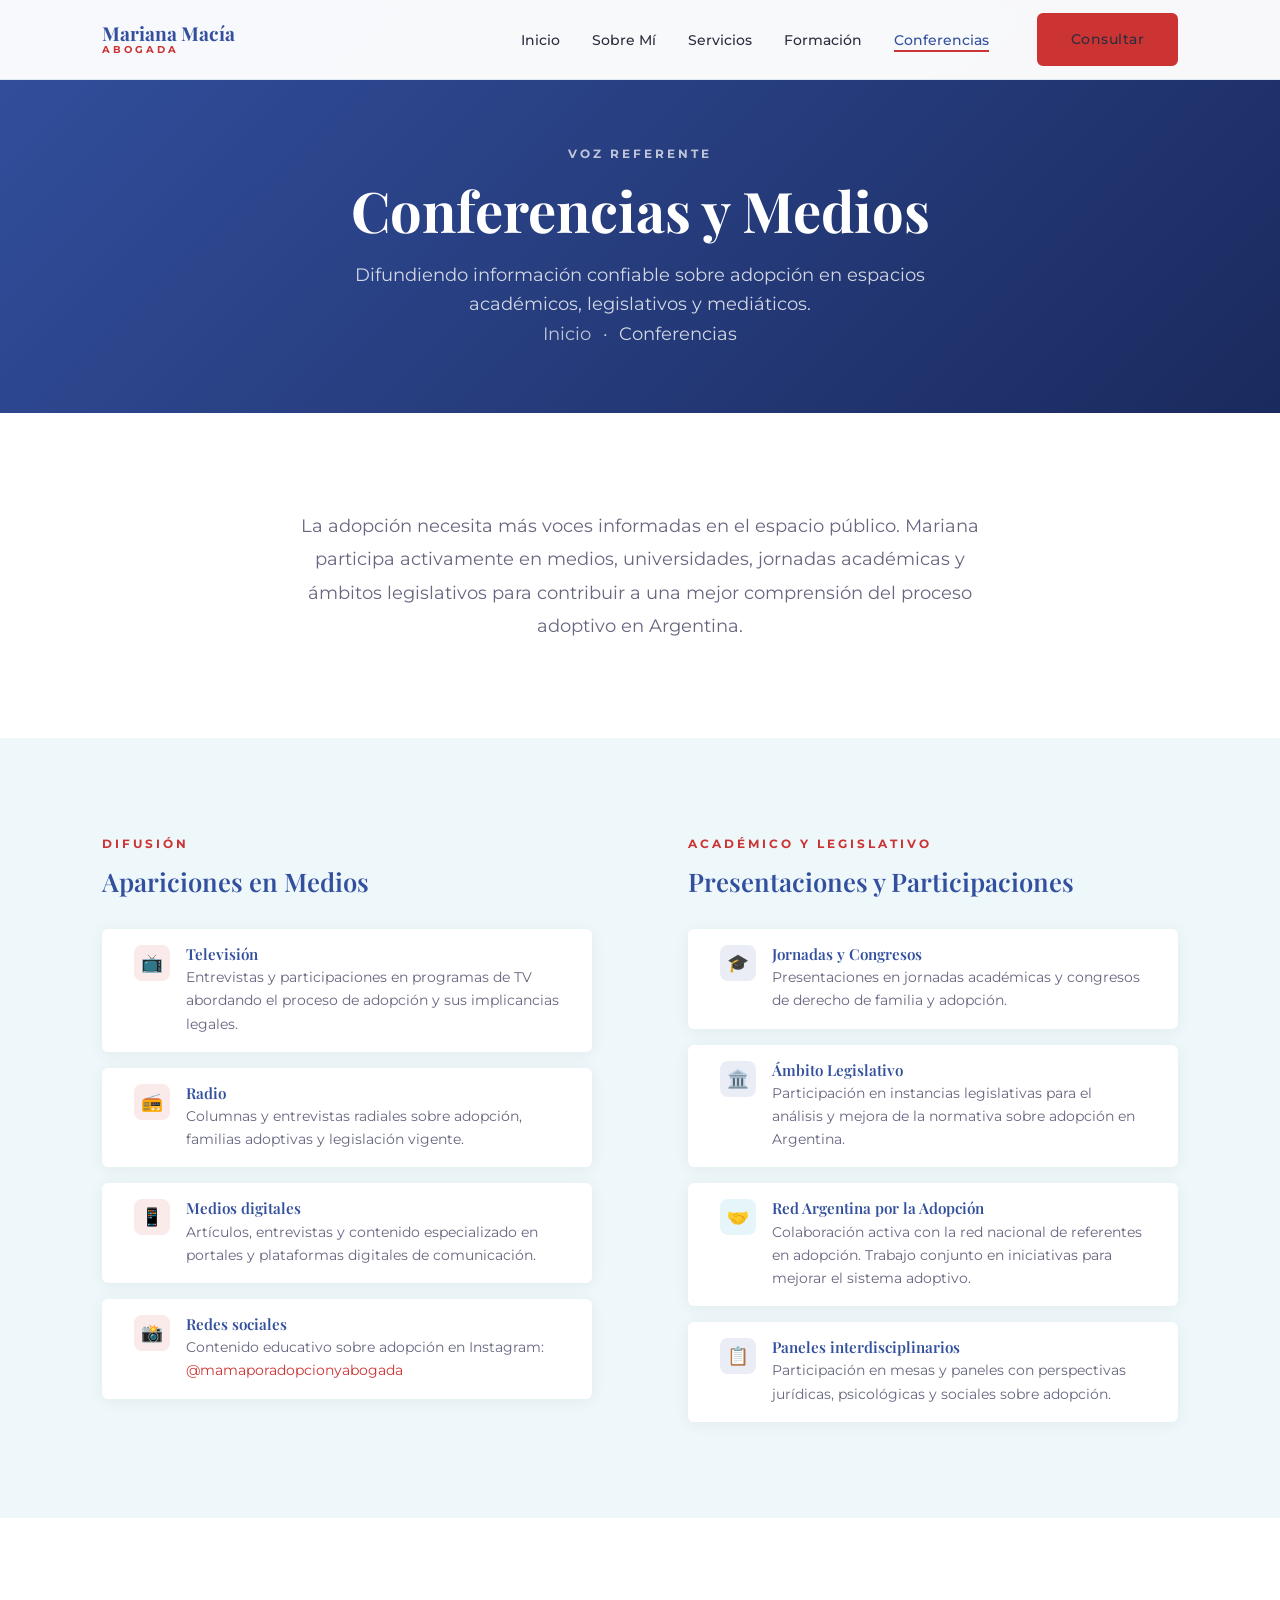
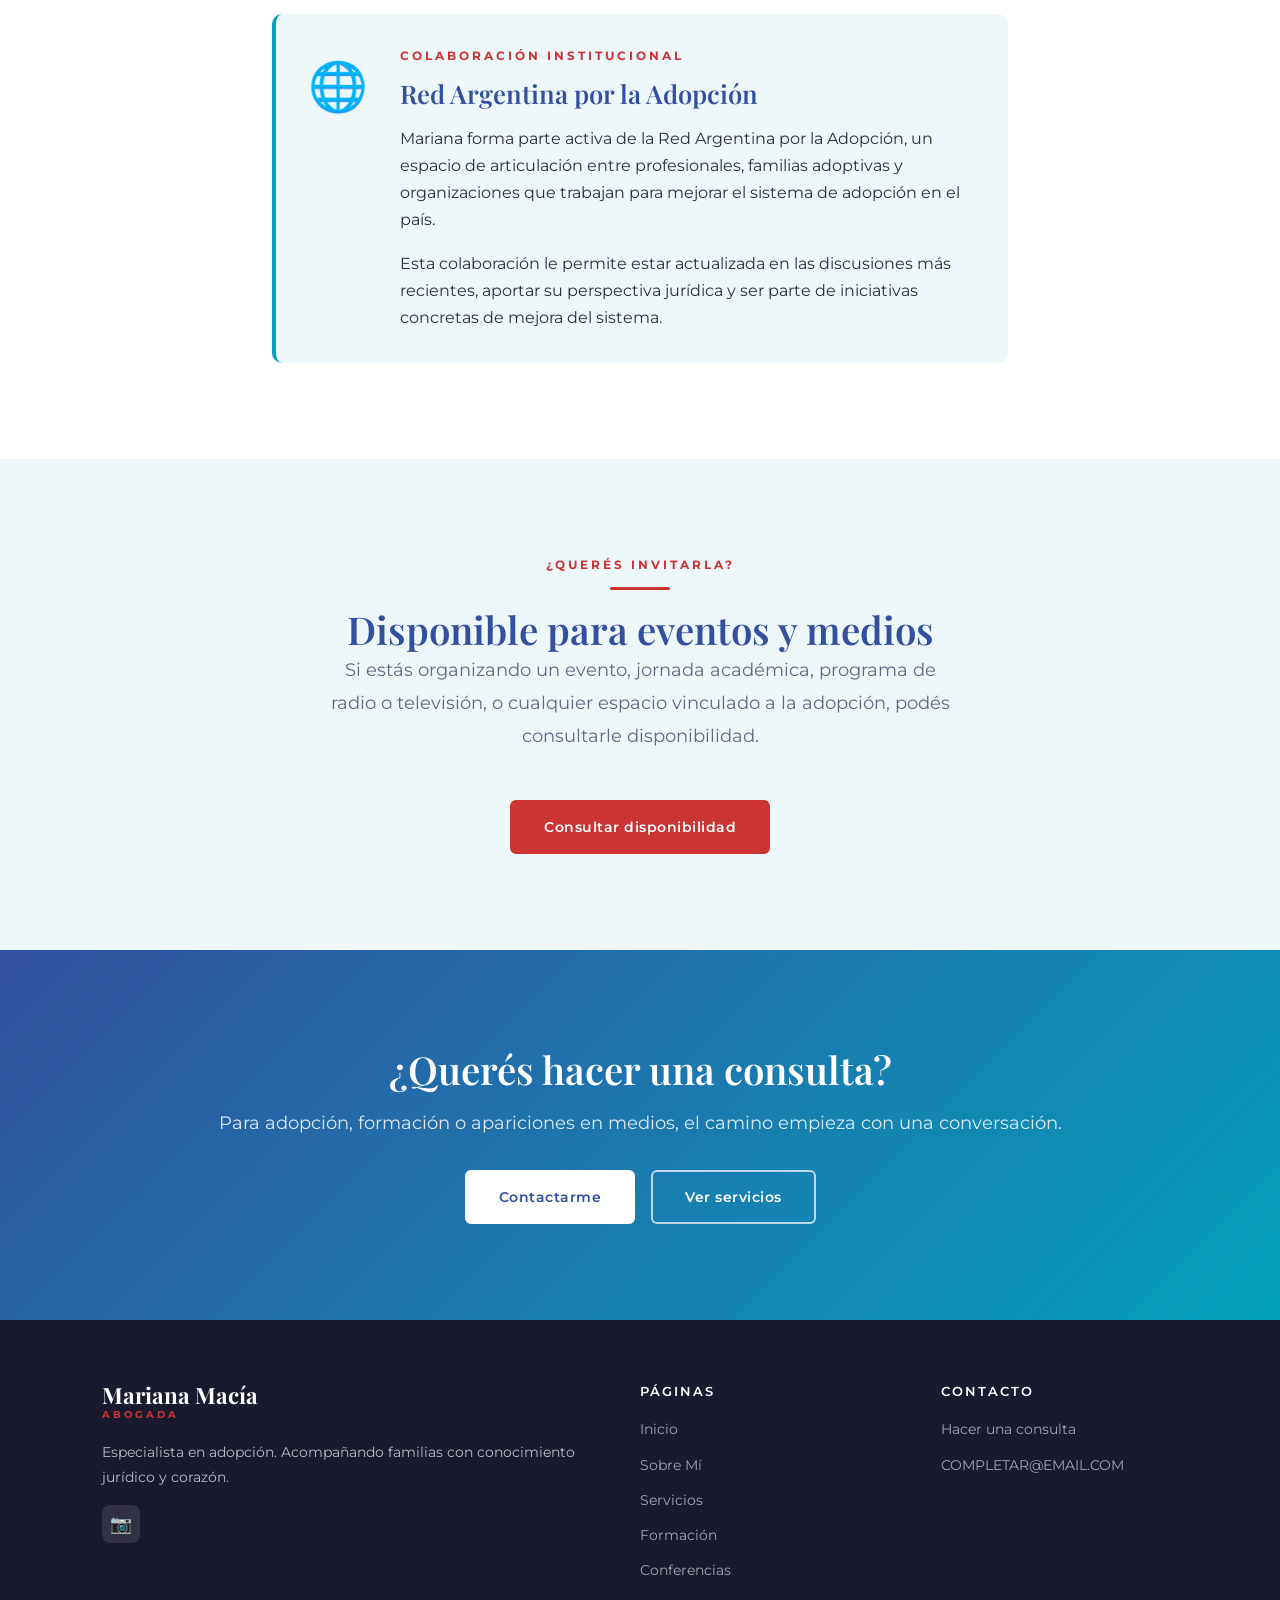
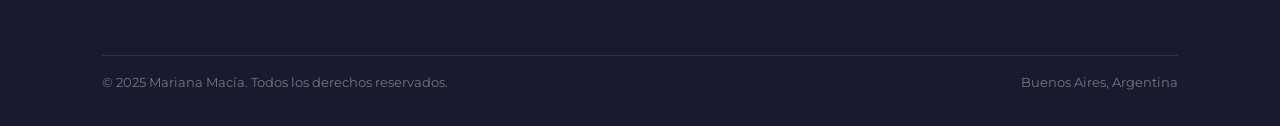
==== conferencias.html @ db6bccbd "Initial commit — sitio Mariana Macía" ====
<!DOCTYPE html>
<html lang="es">
<head>
  <meta charset="UTF-8" />
  <meta name="viewport" content="width=device-width, initial-scale=1.0" />
  <title>Conferencias y Medios — Mariana Macía Abogada</title>
  <meta name="description" content="Apariciones en medios, presentaciones académicas, participación legislativa y colaboración con la Red Argentina por la Adopción." />
  <link rel="stylesheet" href="styles.css" />
</head>
<body>

  <!-- ==================== NAVEGACIÓN ==================== -->
  <nav class="nav" id="nav">
    <div class="nav-inner">
      <a href="index.html" class="nav-logo" aria-label="Inicio">
        <img src="https://lh3.googleusercontent.com/d/1AbhN9QsWiSOcl-c3zZY89r1Jz-AjxQli"
             alt="Mariana Macía Abogada"
             onerror="this.style.display='none'; this.nextElementSibling.style.display='flex';" />
        <div class="nav-logo-text" style="display:none;">
          <span class="name">Mariana Macía</span>
          <span class="title">Abogada</span>
        </div>
      </a>
      <button class="nav-toggle" id="navToggle" aria-label="Menú">
        <span></span><span></span><span></span>
      </button>
      <ul class="nav-links" id="navLinks">
        <li><a href="index.html">Inicio</a></li>
        <li><a href="sobre-mi.html">Sobre Mí</a></li>
        <li><a href="servicios.html">Servicios</a></li>
        <li><a href="formacion.html">Formación</a></li>
        <li><a href="conferencias.html" class="active">Conferencias</a></li>
        <li class="nav-cta"><a href="contacto.html" class="btn btn-primary">Consultar</a></li>
      </ul>
    </div>
  </nav>

  <!-- ==================== PAGE HERO ==================== -->
  <section class="page-hero">
    <div class="container">
      <span class="section-label" style="color:rgba(255,255,255,0.7)">Voz referente</span>
      <h1>Conferencias y Medios</h1>
      <p>Difundiendo información confiable sobre adopción en espacios académicos, legislativos y mediáticos.</p>
      <p class="breadcrumb"><a href="index.html">Inicio</a> <span>·</span> Conferencias</p>
    </div>
  </section>

  <!-- ==================== INTRO ==================== -->
  <section class="section">
    <div class="container" style="max-width: 760px; text-align: center;">
      <p class="lead">La adopción necesita más voces informadas en el espacio público. Mariana participa activamente en medios, universidades, jornadas académicas y ámbitos legislativos para contribuir a una mejor comprensión del proceso adoptivo en Argentina.</p>
    </div>
  </section>

  <!-- ==================== PARTICIPACIONES ==================== -->
  <section class="section section-light">
    <div class="container">
      <div style="display: grid; grid-template-columns: 1fr 1fr; gap: var(--spacing-xl);">

        <!-- MEDIOS -->
        <div>
          <span class="section-label">Difusión</span>
          <h3 style="margin-bottom: var(--spacing-md);">Apariciones en Medios</h3>

          <div class="conference-list">
            <div class="conference-item">
              <div class="conference-type conference-type-media">📺</div>
              <div class="conference-info">
                <h4>Televisión</h4>
                <p>Entrevistas y participaciones en programas de TV abordando el proceso de adopción y sus implicancias legales.</p>
              </div>
            </div>

            <div class="conference-item">
              <div class="conference-type conference-type-media">📻</div>
              <div class="conference-info">
                <h4>Radio</h4>
                <p>Columnas y entrevistas radiales sobre adopción, familias adoptivas y legislación vigente.</p>
              </div>
            </div>

            <div class="conference-item">
              <div class="conference-type conference-type-media">📱</div>
              <div class="conference-info">
                <h4>Medios digitales</h4>
                <p>Artículos, entrevistas y contenido especializado en portales y plataformas digitales de comunicación.</p>
              </div>
            </div>

            <div class="conference-item">
              <div class="conference-type conference-type-media">📸</div>
              <div class="conference-info">
                <h4>Redes sociales</h4>
                <p>Contenido educativo sobre adopción en Instagram: <a href="https://www.instagram.com/mamaporadopcionyabogada/" target="_blank" rel="noopener" style="color: var(--color-accent);">@mamaporadopcionyabogada</a></p>
              </div>
            </div>
          </div>
        </div>

        <!-- ACADÉMICO -->
        <div>
          <span class="section-label">Académico y legislativo</span>
          <h3 style="margin-bottom: var(--spacing-md);">Presentaciones y Participaciones</h3>

          <div class="conference-list">
            <div class="conference-item">
              <div class="conference-type conference-type-academic">🎓</div>
              <div class="conference-info">
                <h4>Jornadas y Congresos</h4>
                <p>Presentaciones en jornadas académicas y congresos de derecho de familia y adopción.</p>
              </div>
            </div>

            <div class="conference-item">
              <div class="conference-type conference-type-academic">🏛️</div>
              <div class="conference-info">
                <h4>Ámbito Legislativo</h4>
                <p>Participación en instancias legislativas para el análisis y mejora de la normativa sobre adopción en Argentina.</p>
              </div>
            </div>

            <div class="conference-item">
              <div class="conference-type conference-type-law">🤝</div>
              <div class="conference-info">
                <h4>Red Argentina por la Adopción</h4>
                <p>Colaboración activa con la red nacional de referentes en adopción. Trabajo conjunto en iniciativas para mejorar el sistema adoptivo.</p>
              </div>
            </div>

            <div class="conference-item">
              <div class="conference-type conference-type-academic">📋</div>
              <div class="conference-info">
                <h4>Paneles interdisciplinarios</h4>
                <p>Participación en mesas y paneles con perspectivas jurídicas, psicológicas y sociales sobre adopción.</p>
              </div>
            </div>
          </div>
        </div>

      </div>
    </div>
  </section>

  <!-- ==================== RED ARGENTINA ==================== -->
  <section class="section">
    <div class="container" style="max-width: 800px;">
      <div style="background: var(--color-light-bg); border-radius: var(--border-radius); padding: var(--spacing-md); border-left: 4px solid var(--color-secondary); display: flex; gap: var(--spacing-md); align-items: flex-start;">
        <div style="font-size: 3rem; flex-shrink: 0;">🌐</div>
        <div>
          <span class="section-label">Colaboración institucional</span>
          <h3 style="margin-bottom: var(--spacing-sm);">Red Argentina por la Adopción</h3>
          <p>Mariana forma parte activa de la Red Argentina por la Adopción, un espacio de articulación entre profesionales, familias adoptivas y organizaciones que trabajan para mejorar el sistema de adopción en el país.</p>
          <p style="margin: 0;">Esta colaboración le permite estar actualizada en las discusiones más recientes, aportar su perspectiva jurídica y ser parte de iniciativas concretas de mejora del sistema.</p>
        </div>
      </div>
    </div>
  </section>

  <!-- ==================== INVITACIONES ==================== -->
  <section class="section section-light">
    <div class="container" style="max-width: 700px; text-align: center;">
      <span class="section-label">¿Querés invitarla?</span>
      <div class="section-divider"></div>
      <h2>Disponible para eventos y medios</h2>
      <p class="lead">Si estás organizando un evento, jornada académica, programa de radio o televisión, o cualquier espacio vinculado a la adopción, podés consultarle disponibilidad.</p>
      <a href="contacto.html?servicio=conferencias" class="btn btn-primary mt-md">Consultar disponibilidad</a>
    </div>
  </section>

  <!-- ==================== CTA ==================== -->
  <section class="cta-banner">
    <div class="container">
      <h2>¿Querés hacer una consulta?</h2>
      <p>Para adopción, formación o apariciones en medios, el camino empieza con una conversación.</p>
      <div class="cta-actions">
        <a href="contacto.html" class="btn btn-white">Contactarme</a>
        <a href="servicios.html" class="btn btn-outline-white">Ver servicios</a>
      </div>
    </div>
  </section>

  <!-- ==================== FOOTER ==================== -->
  <footer class="footer">
    <div class="container">
      <div class="footer-grid">
        <div class="footer-brand">
          <div class="footer-logo-text">
            <span class="name">Mariana Macía</span>
            <span class="title">Abogada</span>
          </div>
          <p>Especialista en adopción. Acompañando familias con conocimiento jurídico y corazón.</p>
          <div class="footer-social">
            <a href="https://www.instagram.com/mamaporadopcionyabogada/" target="_blank" rel="noopener" aria-label="Instagram">📷</a>
          </div>
        </div>
        <div class="footer-col">
          <h4>Páginas</h4>
          <ul>
            <li><a href="index.html">Inicio</a></li>
            <li><a href="sobre-mi.html">Sobre Mí</a></li>
            <li><a href="servicios.html">Servicios</a></li>
            <li><a href="formacion.html">Formación</a></li>
            <li><a href="conferencias.html">Conferencias</a></li>
          </ul>
        </div>
        <div class="footer-col">
          <h4>Contacto</h4>
          <ul>
            <li><a href="contacto.html">Hacer una consulta</a></li>
            <li><a href="mailto:COMPLETAR@EMAIL.COM">COMPLETAR@EMAIL.COM</a></li>
          </ul>
        </div>
      </div>
      <div class="footer-bottom">
        <span>© 2025 Mariana Macía. Todos los derechos reservados.</span>
        <span>Buenos Aires, Argentina</span>
      </div>
    </div>
  </footer>

  <script>
    const nav = document.getElementById('nav');
    window.addEventListener('scroll', () => { nav.classList.toggle('scrolled', window.scrollY > 20); });
    const toggle = document.getElementById('navToggle');
    const links  = document.getElementById('navLinks');
    toggle.addEventListener('click', () => { toggle.classList.toggle('open'); links.classList.toggle('open'); });
    links.querySelectorAll('a').forEach(a => a.addEventListener('click', () => { toggle.classList.remove('open'); links.classList.remove('open'); }));
  </script>
</body>
</html>
---- styles.css ----
/* ============================================================
   MARIANA MACÍA — ABOGADA
   Estilos globales del sitio web
   ============================================================ */

@import url('https://fonts.googleapis.com/css2?family=Playfair+Display:ital,wght@0,400;0,500;0,600;0,700;1,400;1,600&family=Montserrat:wght@300;400;500;600;700&display=swap');

/* ============================================================
   CSS VARIABLES — BRAND TOKENS
   ============================================================ */
:root {
  /* Paleta oficial de Mariana Macía */
  --color-primary:    #33509E;  /* Azul chino — principal */
  --color-accent:     #CC3333;  /* Lust — rojo, botones, acentos */
  --color-secondary:  #04A0BE;  /* Azul-Verde / turquesa */
  --color-light:      #8ACFDD;  /* Azul cielo */
  --color-light-bg:   #EEF7FA;  /* Fondo celeste suave */
  --color-dark:       #1a1a2e;  /* Fondo oscuro */
  --color-text:       #2d2d3e;  /* Texto principal */
  --color-text-light: #666680;  /* Texto secundario */
  --color-white:      #ffffff;
  --color-border:     #DDE8F0;

  /* Tipografías */
  --font-display: 'Playfair Display', Georgia, serif;
  --font-body:    'Montserrat', Arial, sans-serif;

  /* Espaciado */
  --spacing-xs:  0.5rem;
  --spacing-sm:  1rem;
  --spacing-md:  2rem;
  --spacing-lg:  4rem;
  --spacing-xl:  6rem;

  /* Layout */
  --max-width: 1140px;
  --nav-height: 80px;
  --border-radius: 10px;
  --border-radius-sm: 6px;

  /* Sombras */
  --shadow:       0 4px 20px rgba(51, 80, 158, 0.08);
  --shadow-hover: 0 10px 40px rgba(51, 80, 158, 0.18);
  --shadow-card:  0 2px 16px rgba(0, 0, 0, 0.06);

  --transition: all 0.3s ease;
}

/* ============================================================
   RESET & BASE
   ============================================================ */
*, *::before, *::after { box-sizing: border-box; margin: 0; padding: 0; }

html { scroll-behavior: smooth; font-size: 16px; }

body {
  font-family: var(--font-body);
  color: var(--color-text);
  background: var(--color-white);
  line-height: 1.7;
  -webkit-font-smoothing: antialiased;
}

img { max-width: 100%; height: auto; display: block; }
a  { text-decoration: none; color: inherit; }
ul { list-style: none; }

.container {
  max-width: var(--max-width);
  margin: 0 auto;
  padding: 0 var(--spacing-md);
}

/* ============================================================
   TIPOGRAFÍA
   ============================================================ */
h1, h2, h3, h4, h5 {
  font-family: var(--font-display);
  line-height: 1.2;
  color: var(--color-primary);
}

h1 { font-size: clamp(2rem, 5vw, 3.5rem); font-weight: 700; }
h2 { font-size: clamp(1.6rem, 3.5vw, 2.4rem); font-weight: 600; }
h3 { font-size: clamp(1.2rem, 2.5vw, 1.6rem); font-weight: 600; }
h4 { font-size: 1.1rem; font-weight: 600; }

p { margin-bottom: 1rem; }
p:last-child { margin-bottom: 0; }

.lead {
  font-size: 1.15rem;
  color: var(--color-text-light);
  line-height: 1.8;
}

.section-label {
  font-family: var(--font-body);
  font-size: 0.75rem;
  font-weight: 700;
  letter-spacing: 3px;
  text-transform: uppercase;
  color: var(--color-accent);
  display: block;
  margin-bottom: 0.75rem;
}

/* ============================================================
   BOTONES
   ============================================================ */
.btn {
  display: inline-block;
  padding: 0.8rem 2rem;
  border-radius: var(--border-radius-sm);
  font-family: var(--font-body);
  font-size: 0.9rem;
  font-weight: 600;
  letter-spacing: 0.5px;
  cursor: pointer;
  border: 2px solid transparent;
  transition: var(--transition);
  text-align: center;
}

.btn-primary {
  background: var(--color-accent);
  color: var(--color-white);
  border-color: var(--color-accent);
}
.btn-primary:hover {
  background: var(--color-primary);
  border-color: var(--color-primary);
  transform: translateY(-2px);
  box-shadow: var(--shadow-hover);
}

.btn-outline {
  background: transparent;
  color: var(--color-primary);
  border-color: var(--color-primary);
}
.btn-outline:hover {
  background: var(--color-primary);
  color: var(--color-white);
  transform: translateY(-2px);
}

.btn-white {
  background: var(--color-white);
  color: var(--color-primary);
  border-color: var(--color-white);
}
.btn-white:hover {
  background: transparent;
  color: var(--color-white);
  transform: translateY(-2px);
}

.btn-outline-white {
  background: transparent;
  color: var(--color-white);
  border-color: rgba(255,255,255,0.7);
}
.btn-outline-white:hover {
  background: var(--color-white);
  color: var(--color-primary);
}

/* ============================================================
   NAVEGACIÓN
   ============================================================ */
.nav {
  position: fixed;
  top: 0;
  left: 0;
  right: 0;
  height: var(--nav-height);
  background: rgba(255,255,255,0.97);
  backdrop-filter: blur(10px);
  border-bottom: 1px solid var(--color-border);
  z-index: 1000;
  transition: var(--transition);
}

.nav.scrolled {
  box-shadow: 0 2px 20px rgba(51, 80, 158, 0.12);
}

.nav-inner {
  display: flex;
  align-items: center;
  justify-content: space-between;
  height: 100%;
  max-width: var(--max-width);
  margin: 0 auto;
  padding: 0 var(--spacing-md);
}

.nav-logo img {
  height: 48px;
  width: auto;
}

.nav-logo-text {
  display: flex;
  flex-direction: column;
  line-height: 1.1;
}

.nav-logo-text .name {
  font-family: var(--font-display);
  font-size: 1.2rem;
  font-weight: 700;
  color: var(--color-primary);
}

.nav-logo-text .title {
  font-family: var(--font-body);
  font-size: 0.65rem;
  font-weight: 700;
  letter-spacing: 3px;
  text-transform: uppercase;
  color: var(--color-accent);
}

.nav-links {
  display: flex;
  align-items: center;
  gap: var(--spacing-md);
}

.nav-links a {
  font-size: 0.85rem;
  font-weight: 500;
  color: var(--color-text);
  transition: var(--transition);
  position: relative;
}

.nav-links a::after {
  content: '';
  position: absolute;
  bottom: -4px;
  left: 0;
  width: 0;
  height: 2px;
  background: var(--color-accent);
  transition: var(--transition);
}

.nav-links a:hover,
.nav-links a.active {
  color: var(--color-primary);
}

.nav-links a:hover::after,
.nav-links a.active::after {
  width: 100%;
}

.nav-cta {
  margin-left: var(--spacing-sm);
}

/* Hamburger */
.nav-toggle {
  display: none;
  flex-direction: column;
  gap: 5px;
  cursor: pointer;
  padding: 8px;
  background: none;
  border: none;
}

.nav-toggle span {
  display: block;
  width: 24px;
  height: 2px;
  background: var(--color-primary);
  border-radius: 2px;
  transition: var(--transition);
}

.nav-toggle.open span:nth-child(1) { transform: translateY(7px) rotate(45deg); }
.nav-toggle.open span:nth-child(2) { opacity: 0; }
.nav-toggle.open span:nth-child(3) { transform: translateY(-7px) rotate(-45deg); }

/* Mobile nav */
@media (max-width: 900px) {
  .nav-toggle { display: flex; }

  .nav-links {
    display: none;
    position: absolute;
    top: var(--nav-height);
    left: 0;
    right: 0;
    background: var(--color-white);
    flex-direction: column;
    align-items: flex-start;
    gap: 0;
    border-bottom: 2px solid var(--color-border);
    box-shadow: 0 10px 30px rgba(0,0,0,0.1);
    padding: var(--spacing-sm) 0;
  }

  .nav-links.open { display: flex; }

  .nav-links a {
    padding: 0.75rem var(--spacing-md);
    width: 100%;
    font-size: 0.95rem;
  }

  .nav-links a::after { display: none; }

  .nav-cta {
    margin: var(--spacing-sm) var(--spacing-md);
    width: calc(100% - 4rem);
  }

  .nav-cta .btn { width: 100%; text-align: center; }
}

/* ============================================================
   HERO
   ============================================================ */
.hero {
  min-height: 100vh;
  padding-top: var(--nav-height);
  display: flex;
  align-items: center;
  position: relative;
  overflow: hidden;
}

.hero-bg {
  position: absolute;
  inset: 0;
  background: linear-gradient(135deg, #1a2a5e 0%, #33509E 50%, #04A0BE 100%);
  z-index: 0;
}

.hero-bg::after {
  content: '';
  position: absolute;
  inset: 0;
  background: url("data:image/svg+xml,%3Csvg width='60' height='60' viewBox='0 0 60 60' xmlns='http://www.w3.org/2000/svg'%3E%3Cg fill='none' fill-rule='evenodd'%3E%3Cg fill='%23ffffff' fill-opacity='0.03'%3E%3Ccircle cx='30' cy='30' r='20'/%3E%3C/g%3E%3C/g%3E%3C/svg%3E");
  z-index: 0;
}

.hero-inner {
  position: relative;
  z-index: 1;
  max-width: var(--max-width);
  margin: 0 auto;
  padding: var(--spacing-xl) var(--spacing-md);
  display: grid;
  grid-template-columns: 1fr 1fr;
  gap: var(--spacing-xl);
  align-items: center;
}

.hero-text { color: var(--color-white); }

.hero-text .section-label { color: rgba(255,255,255,0.8); }

.hero-text h1 {
  color: var(--color-white);
  margin-bottom: var(--spacing-md);
  text-shadow: 0 2px 10px rgba(0,0,0,0.2);
}

.hero-text p {
  font-size: 1.1rem;
  color: rgba(255,255,255,0.85);
  line-height: 1.8;
  margin-bottom: var(--spacing-md);
}

.hero-actions {
  display: flex;
  gap: var(--spacing-sm);
  flex-wrap: wrap;
}

.hero-photo {
  position: relative;
}

.hero-photo-frame {
  position: relative;
  border-radius: var(--border-radius);
  overflow: hidden;
  box-shadow: 0 20px 60px rgba(0,0,0,0.3);
}

.hero-photo-frame img {
  width: 100%;
  height: 520px;
  object-fit: cover;
  object-position: top center;
}

.hero-photo-badge {
  position: absolute;
  bottom: -var(--spacing-sm);
  left: -var(--spacing-sm);
  background: var(--color-accent);
  color: white;
  padding: 1rem 1.5rem;
  border-radius: var(--border-radius-sm);
  box-shadow: var(--shadow);
}

.hero-photo-badge .badge-num {
  font-family: var(--font-display);
  font-size: 2rem;
  font-weight: 700;
  display: block;
  line-height: 1;
}

.hero-photo-badge .badge-text {
  font-size: 0.7rem;
  font-weight: 600;
  letter-spacing: 1px;
  text-transform: uppercase;
}

.hero-scroll {
  position: absolute;
  bottom: var(--spacing-md);
  left: 50%;
  transform: translateX(-50%);
  z-index: 1;
  display: flex;
  flex-direction: column;
  align-items: center;
  gap: 0.5rem;
  color: rgba(255,255,255,0.6);
  font-size: 0.7rem;
  letter-spacing: 2px;
  text-transform: uppercase;
  animation: bounce 2s infinite;
}

@keyframes bounce {
  0%, 100% { transform: translateX(-50%) translateY(0); }
  50% { transform: translateX(-50%) translateY(8px); }
}

.hero-scroll::after {
  content: '↓';
  font-size: 1.2rem;
}

@media (max-width: 768px) {
  .hero-inner {
    grid-template-columns: 1fr;
    text-align: center;
    padding: var(--spacing-lg) var(--spacing-sm);
  }
  .hero-photo { order: -1; }
  .hero-photo-frame img { height: 320px; }
  .hero-actions { justify-content: center; }
  .hero-scroll { display: none; }
}

/* ============================================================
   SECCIONES GENÉRICAS
   ============================================================ */
.section {
  padding: var(--spacing-xl) 0;
}

.section-light {
  background: var(--color-light-bg);
}

.section-dark {
  background: var(--color-dark);
  color: var(--color-white);
}

.section-dark h2, .section-dark h3 {
  color: var(--color-white);
}

.section-dark p { color: rgba(255,255,255,0.8); }

.section-header {
  text-align: center;
  max-width: 680px;
  margin: 0 auto var(--spacing-lg);
}

.section-header h2 {
  margin-bottom: var(--spacing-sm);
}

.section-divider {
  width: 60px;
  height: 3px;
  background: var(--color-accent);
  border-radius: 3px;
  margin: 0 auto var(--spacing-sm);
}

.section-header .section-divider {
  margin-bottom: var(--spacing-sm);
}

/* ============================================================
   CARDS DE SERVICIOS
   ============================================================ */
.cards-grid {
  display: grid;
  grid-template-columns: repeat(auto-fit, minmax(280px, 1fr));
  gap: var(--spacing-md);
}

.card {
  background: var(--color-white);
  border-radius: var(--border-radius);
  padding: var(--spacing-md) var(--spacing-md) var(--spacing-md);
  box-shadow: var(--shadow-card);
  border-top: 4px solid transparent;
  transition: var(--transition);
}

.card:hover {
  transform: translateY(-6px);
  box-shadow: var(--shadow-hover);
}

.card-primary   { border-top-color: var(--color-primary); }
.card-accent    { border-top-color: var(--color-accent); }
.card-secondary { border-top-color: var(--color-secondary); }

.card-icon {
  width: 56px;
  height: 56px;
  border-radius: 14px;
  display: flex;
  align-items: center;
  justify-content: center;
  font-size: 1.6rem;
  margin-bottom: var(--spacing-sm);
}

.icon-primary   { background: rgba(51, 80, 158, 0.1); }
.icon-accent    { background: rgba(204, 51, 51, 0.1); }
.icon-secondary { background: rgba(4, 160, 190, 0.1); }

.card h3 {
  font-size: 1.2rem;
  margin-bottom: 0.75rem;
  color: var(--color-primary);
}

.card p {
  color: var(--color-text-light);
  font-size: 0.9rem;
  margin-bottom: var(--spacing-sm);
}

.card-link {
  font-size: 0.85rem;
  font-weight: 600;
  color: var(--color-accent);
  display: inline-flex;
  align-items: center;
  gap: 0.4rem;
  transition: var(--transition);
}

.card-link:hover {
  gap: 0.8rem;
  color: var(--color-primary);
}

.card-link::after { content: '→'; }

/* ============================================================
   SECCIÓN SOBRE MÍ (preview en home)
   ============================================================ */
.about-split {
  display: grid;
  grid-template-columns: 1fr 1fr;
  gap: var(--spacing-xl);
  align-items: center;
}

.about-image {
  position: relative;
}

.about-image img {
  width: 100%;
  height: 500px;
  object-fit: cover;
  object-position: top center;
  border-radius: var(--border-radius);
  box-shadow: var(--shadow);
}

.about-image-accent {
  position: absolute;
  bottom: -20px;
  right: -20px;
  width: 180px;
  height: 180px;
  background: var(--color-light-bg);
  border-radius: var(--border-radius);
  border: 3px solid var(--color-light);
  z-index: -1;
}

.about-content h2 {
  margin-bottom: var(--spacing-sm);
}

.about-content .lead {
  margin-bottom: var(--spacing-md);
}

.credentials-mini {
  display: flex;
  flex-direction: column;
  gap: 0.75rem;
  margin-bottom: var(--spacing-md);
}

.credential-item {
  display: flex;
  align-items: center;
  gap: 0.75rem;
  font-size: 0.9rem;
}

.credential-dot {
  width: 8px;
  height: 8px;
  border-radius: 50%;
  background: var(--color-accent);
  flex-shrink: 0;
}

@media (max-width: 768px) {
  .about-split {
    grid-template-columns: 1fr;
  }
  .about-image img { height: 320px; }
  .about-image-accent { display: none; }
}

/* ============================================================
   CTA BANNER
   ============================================================ */
.cta-banner {
  background: linear-gradient(135deg, var(--color-primary), var(--color-secondary));
  padding: var(--spacing-xl) 0;
  text-align: center;
  color: var(--color-white);
}

.cta-banner h2 {
  color: var(--color-white);
  margin-bottom: var(--spacing-sm);
}

.cta-banner p {
  color: rgba(255,255,255,0.85);
  font-size: 1.1rem;
  margin-bottom: var(--spacing-md);
}

.cta-actions {
  display: flex;
  gap: var(--spacing-sm);
  justify-content: center;
  flex-wrap: wrap;
}

/* ============================================================
   PAGE HERO (interior)
   ============================================================ */
.page-hero {
  background: linear-gradient(135deg, var(--color-primary) 0%, #1a2a5e 100%);
  padding: calc(var(--nav-height) + var(--spacing-lg)) 0 var(--spacing-lg);
  color: var(--color-white);
  text-align: center;
}

.page-hero h1 {
  color: var(--color-white);
  margin-bottom: var(--spacing-sm);
}

.page-hero p {
  color: rgba(255,255,255,0.8);
  font-size: 1.1rem;
  max-width: 600px;
  margin: 0 auto;
}

/* ============================================================
   CREDENCIALES (sobre-mi)
   ============================================================ */
.credentials-grid {
  display: grid;
  grid-template-columns: repeat(auto-fit, minmax(260px, 1fr));
  gap: var(--spacing-md);
}

.credential-card {
  background: var(--color-white);
  border-radius: var(--border-radius);
  padding: var(--spacing-md);
  box-shadow: var(--shadow-card);
  display: flex;
  gap: var(--spacing-sm);
  align-items: flex-start;
}

.credential-icon {
  font-size: 2rem;
  flex-shrink: 0;
}

.credential-info h4 {
  color: var(--color-primary);
  margin-bottom: 0.3rem;
}

.credential-info p {
  color: var(--color-text-light);
  font-size: 0.85rem;
  margin: 0;
}

/* ============================================================
   LIBRO
   ============================================================ */
.book-section {
  display: flex;
  gap: var(--spacing-lg);
  align-items: center;
  background: var(--color-light-bg);
  border-radius: var(--border-radius);
  padding: var(--spacing-md);
  border-left: 4px solid var(--color-secondary);
}

.book-cover {
  font-size: 5rem;
  flex-shrink: 0;
}

.book-info h3 {
  color: var(--color-secondary);
  margin-bottom: 0.5rem;
}

.book-info h4 {
  color: var(--color-primary);
  font-size: 1.3rem;
  margin-bottom: 0.5rem;
}

/* ============================================================
   SERVICIOS DETALLE
   ============================================================ */
.service-detail {
  display: grid;
  grid-template-columns: 1fr 1fr;
  gap: var(--spacing-xl);
  align-items: start;
}

.service-detail + .service-detail {
  margin-top: var(--spacing-xl);
  padding-top: var(--spacing-xl);
  border-top: 1px solid var(--color-border);
}

.service-detail.reverse {
  direction: rtl;
}

.service-detail.reverse > * {
  direction: ltr;
}

.service-info h2 {
  margin-bottom: var(--spacing-sm);
}

.service-info .lead {
  margin-bottom: var(--spacing-md);
}

.service-tags {
  display: flex;
  flex-wrap: wrap;
  gap: 0.5rem;
  margin-bottom: var(--spacing-md);
}

.tag {
  background: var(--color-light-bg);
  border: 1px solid var(--color-light);
  color: var(--color-primary);
  padding: 0.3rem 0.9rem;
  border-radius: 20px;
  font-size: 0.8rem;
  font-weight: 500;
}

.service-visual {
  background: linear-gradient(135deg, var(--color-light-bg), white);
  border-radius: var(--border-radius);
  padding: var(--spacing-md) var(--spacing-lg);
  border: 1px solid var(--color-border);
}

.service-visual-icon {
  font-size: 4rem;
  margin-bottom: var(--spacing-sm);
}

.service-list {
  display: flex;
  flex-direction: column;
  gap: 0.75rem;
}

.service-list li {
  display: flex;
  gap: 0.75rem;
  align-items: flex-start;
  font-size: 0.95rem;
}

.service-list li::before {
  content: '✓';
  color: var(--color-accent);
  font-weight: 700;
  flex-shrink: 0;
  margin-top: 2px;
}

@media (max-width: 768px) {
  .service-detail {
    grid-template-columns: 1fr;
  }
  .service-detail.reverse { direction: ltr; }
}

/* ============================================================
   FORMACIÓN
   ============================================================ */
.formacion-split {
  display: grid;
  grid-template-columns: 1fr 1fr;
  gap: var(--spacing-xl);
}

.formacion-block {
  background: var(--color-white);
  border-radius: var(--border-radius);
  padding: var(--spacing-md);
  box-shadow: var(--shadow-card);
}

.formacion-block h3 {
  color: var(--color-primary);
  margin-bottom: var(--spacing-sm);
  padding-bottom: var(--spacing-sm);
  border-bottom: 2px solid var(--color-light-bg);
}

.colaboradora {
  display: flex;
  align-items: center;
  gap: var(--spacing-sm);
  background: var(--color-light-bg);
  border-radius: var(--border-radius-sm);
  padding: var(--spacing-sm);
  margin-bottom: var(--spacing-sm);
}

.colaboradora-avatar {
  width: 48px;
  height: 48px;
  border-radius: 50%;
  background: var(--color-secondary);
  display: flex;
  align-items: center;
  justify-content: center;
  color: white;
  font-weight: 700;
  font-family: var(--font-display);
  font-size: 1.2rem;
  flex-shrink: 0;
}

.colaboradora-info strong {
  display: block;
  color: var(--color-primary);
  font-size: 0.95rem;
}

.colaboradora-info span {
  color: var(--color-text-light);
  font-size: 0.8rem;
}

.temas-list {
  display: flex;
  flex-direction: column;
  gap: 0.6rem;
  margin-bottom: var(--spacing-sm);
}

.temas-list li {
  font-size: 0.9rem;
  color: var(--color-text);
  padding-left: 1.2rem;
  position: relative;
}

.temas-list li::before {
  content: '→';
  position: absolute;
  left: 0;
  color: var(--color-secondary);
  font-weight: 600;
}

@media (max-width: 768px) {
  .formacion-split { grid-template-columns: 1fr; }
}

/* ============================================================
   CONFERENCIAS
   ============================================================ */
.conference-list {
  display: flex;
  flex-direction: column;
  gap: var(--spacing-sm);
}

.conference-item {
  display: flex;
  gap: var(--spacing-sm);
  align-items: flex-start;
  padding: var(--spacing-sm) var(--spacing-md);
  background: var(--color-white);
  border-radius: var(--border-radius-sm);
  box-shadow: var(--shadow-card);
  transition: var(--transition);
}

.conference-item:hover {
  transform: translateX(6px);
  box-shadow: var(--shadow);
}

.conference-type {
  width: 36px;
  height: 36px;
  border-radius: 8px;
  display: flex;
  align-items: center;
  justify-content: center;
  font-size: 1.1rem;
  flex-shrink: 0;
}

.conference-type-media    { background: rgba(204, 51, 51, 0.1); }
.conference-type-academic { background: rgba(51, 80, 158, 0.1); }
.conference-type-law      { background: rgba(4, 160, 190, 0.1); }

.conference-info h4 {
  color: var(--color-primary);
  font-size: 0.95rem;
  margin-bottom: 0.2rem;
}

.conference-info p {
  color: var(--color-text-light);
  font-size: 0.85rem;
  margin: 0;
}

/* ============================================================
   FORMULARIO DE CONTACTO
   ============================================================ */
.contact-grid {
  display: grid;
  grid-template-columns: 1fr 2fr;
  gap: var(--spacing-xl);
  align-items: start;
}

.contact-info-panel {
  background: var(--color-primary);
  color: white;
  border-radius: var(--border-radius);
  padding: var(--spacing-md);
}

.contact-info-panel h3 {
  color: var(--color-white);
  margin-bottom: var(--spacing-md);
}

.contact-info-item {
  display: flex;
  gap: var(--spacing-sm);
  margin-bottom: var(--spacing-sm);
  padding-bottom: var(--spacing-sm);
  border-bottom: 1px solid rgba(255,255,255,0.15);
}

.contact-info-item:last-of-type {
  border-bottom: none;
}

.contact-info-item .icon {
  font-size: 1.3rem;
  flex-shrink: 0;
}

.contact-info-item div strong {
  display: block;
  font-size: 0.8rem;
  letter-spacing: 1px;
  text-transform: uppercase;
  color: rgba(255,255,255,0.7);
  margin-bottom: 0.2rem;
}

.contact-info-item div a,
.contact-info-item div span {
  color: var(--color-white);
  font-size: 0.95rem;
}

.contact-info-item div a:hover { color: var(--color-light); }

.contact-form-panel {
  background: var(--color-white);
  border-radius: var(--border-radius);
  padding: var(--spacing-md);
  box-shadow: var(--shadow);
}

.form-row {
  display: grid;
  grid-template-columns: 1fr 1fr;
  gap: var(--spacing-sm);
}

.form-group {
  margin-bottom: var(--spacing-sm);
}

.form-group label {
  display: block;
  font-size: 0.85rem;
  font-weight: 600;
  color: var(--color-primary);
  margin-bottom: 0.4rem;
}

.form-group input,
.form-group select,
.form-group textarea {
  width: 100%;
  padding: 0.75rem 1rem;
  border: 1.5px solid var(--color-border);
  border-radius: var(--border-radius-sm);
  font-family: var(--font-body);
  font-size: 0.95rem;
  color: var(--color-text);
  background: white;
  transition: var(--transition);
  outline: none;
}

.form-group input:focus,
.form-group select:focus,
.form-group textarea:focus {
  border-color: var(--color-secondary);
  box-shadow: 0 0 0 3px rgba(4, 160, 190, 0.1);
}

.form-group textarea {
  resize: vertical;
  min-height: 140px;
}

@media (max-width: 900px) {
  .contact-grid { grid-template-columns: 1fr; }
}

@media (max-width: 600px) {
  .form-row { grid-template-columns: 1fr; }
}

/* ============================================================
   FOOTER
   ============================================================ */
.footer {
  background: var(--color-dark);
  color: rgba(255,255,255,0.7);
  padding: var(--spacing-lg) 0 var(--spacing-md);
}

.footer-grid {
  display: grid;
  grid-template-columns: 2fr 1fr 1fr;
  gap: var(--spacing-lg);
  margin-bottom: var(--spacing-lg);
}

.footer-brand .footer-logo-text {
  display: flex;
  flex-direction: column;
  margin-bottom: var(--spacing-sm);
}

.footer-brand .footer-logo-text .name {
  font-family: var(--font-display);
  font-size: 1.4rem;
  font-weight: 700;
  color: var(--color-white);
  line-height: 1;
}

.footer-brand .footer-logo-text .title {
  font-size: 0.65rem;
  letter-spacing: 3px;
  text-transform: uppercase;
  color: var(--color-accent);
  font-weight: 700;
}

.footer-brand p {
  font-size: 0.9rem;
  margin-bottom: var(--spacing-sm);
}

.footer-social {
  display: flex;
  gap: 0.75rem;
}

.footer-social a {
  width: 38px;
  height: 38px;
  border-radius: 8px;
  background: rgba(255,255,255,0.1);
  display: flex;
  align-items: center;
  justify-content: center;
  font-size: 1.1rem;
  color: white;
  transition: var(--transition);
}

.footer-social a:hover {
  background: var(--color-accent);
  transform: translateY(-3px);
}

.footer-col h4 {
  color: var(--color-white);
  font-family: var(--font-body);
  font-size: 0.8rem;
  letter-spacing: 2px;
  text-transform: uppercase;
  margin-bottom: var(--spacing-sm);
}

.footer-col ul li {
  margin-bottom: 0.5rem;
}

.footer-col ul li a {
  font-size: 0.9rem;
  color: rgba(255,255,255,0.6);
  transition: var(--transition);
}

.footer-col ul li a:hover {
  color: var(--color-light);
}

.footer-bottom {
  border-top: 1px solid rgba(255,255,255,0.1);
  padding-top: var(--spacing-sm);
  display: flex;
  justify-content: space-between;
  align-items: center;
  font-size: 0.8rem;
  color: rgba(255,255,255,0.4);
  flex-wrap: wrap;
  gap: 0.5rem;
}

@media (max-width: 768px) {
  .footer-grid {
    grid-template-columns: 1fr;
    gap: var(--spacing-md);
  }
}

/* ============================================================
   UTILS
   ============================================================ */
.text-accent  { color: var(--color-accent); }
.text-primary { color: var(--color-primary); }
.text-center  { text-align: center; }
.mt-sm  { margin-top: var(--spacing-sm); }
.mt-md  { margin-top: var(--spacing-md); }
.mt-lg  { margin-top: var(--spacing-lg); }
.mb-sm  { margin-bottom: var(--spacing-sm); }
.mb-md  { margin-bottom: var(--spacing-md); }
.mb-lg  { margin-bottom: var(--spacing-lg); }

/* Breadcrumb / page nav */
.breadcrumb {
  font-size: 0.82rem;
  color: rgba(255,255,255,0.6);
  margin-top: var(--spacing-sm);
}

.breadcrumb a { color: rgba(255,255,255,0.7); }
.breadcrumb a:hover { color: white; }
.breadcrumb span { margin: 0 0.4rem; }
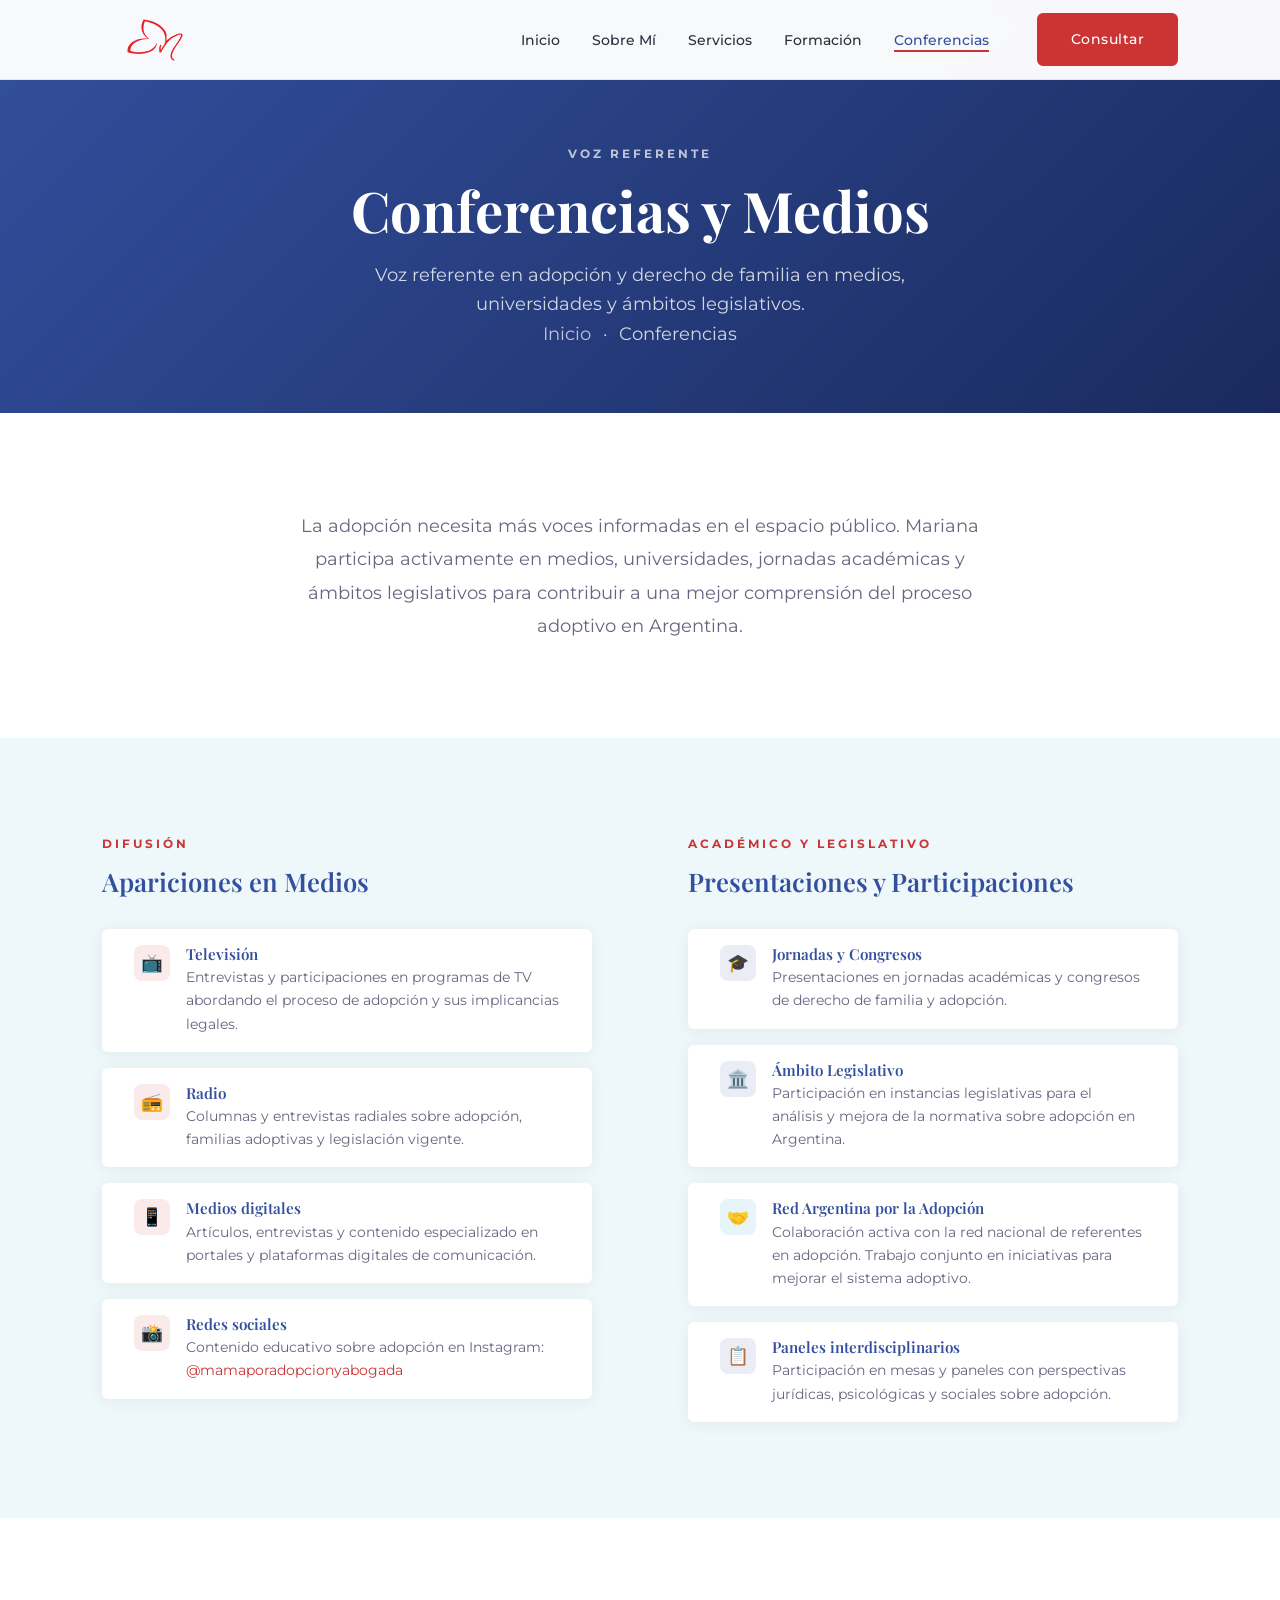
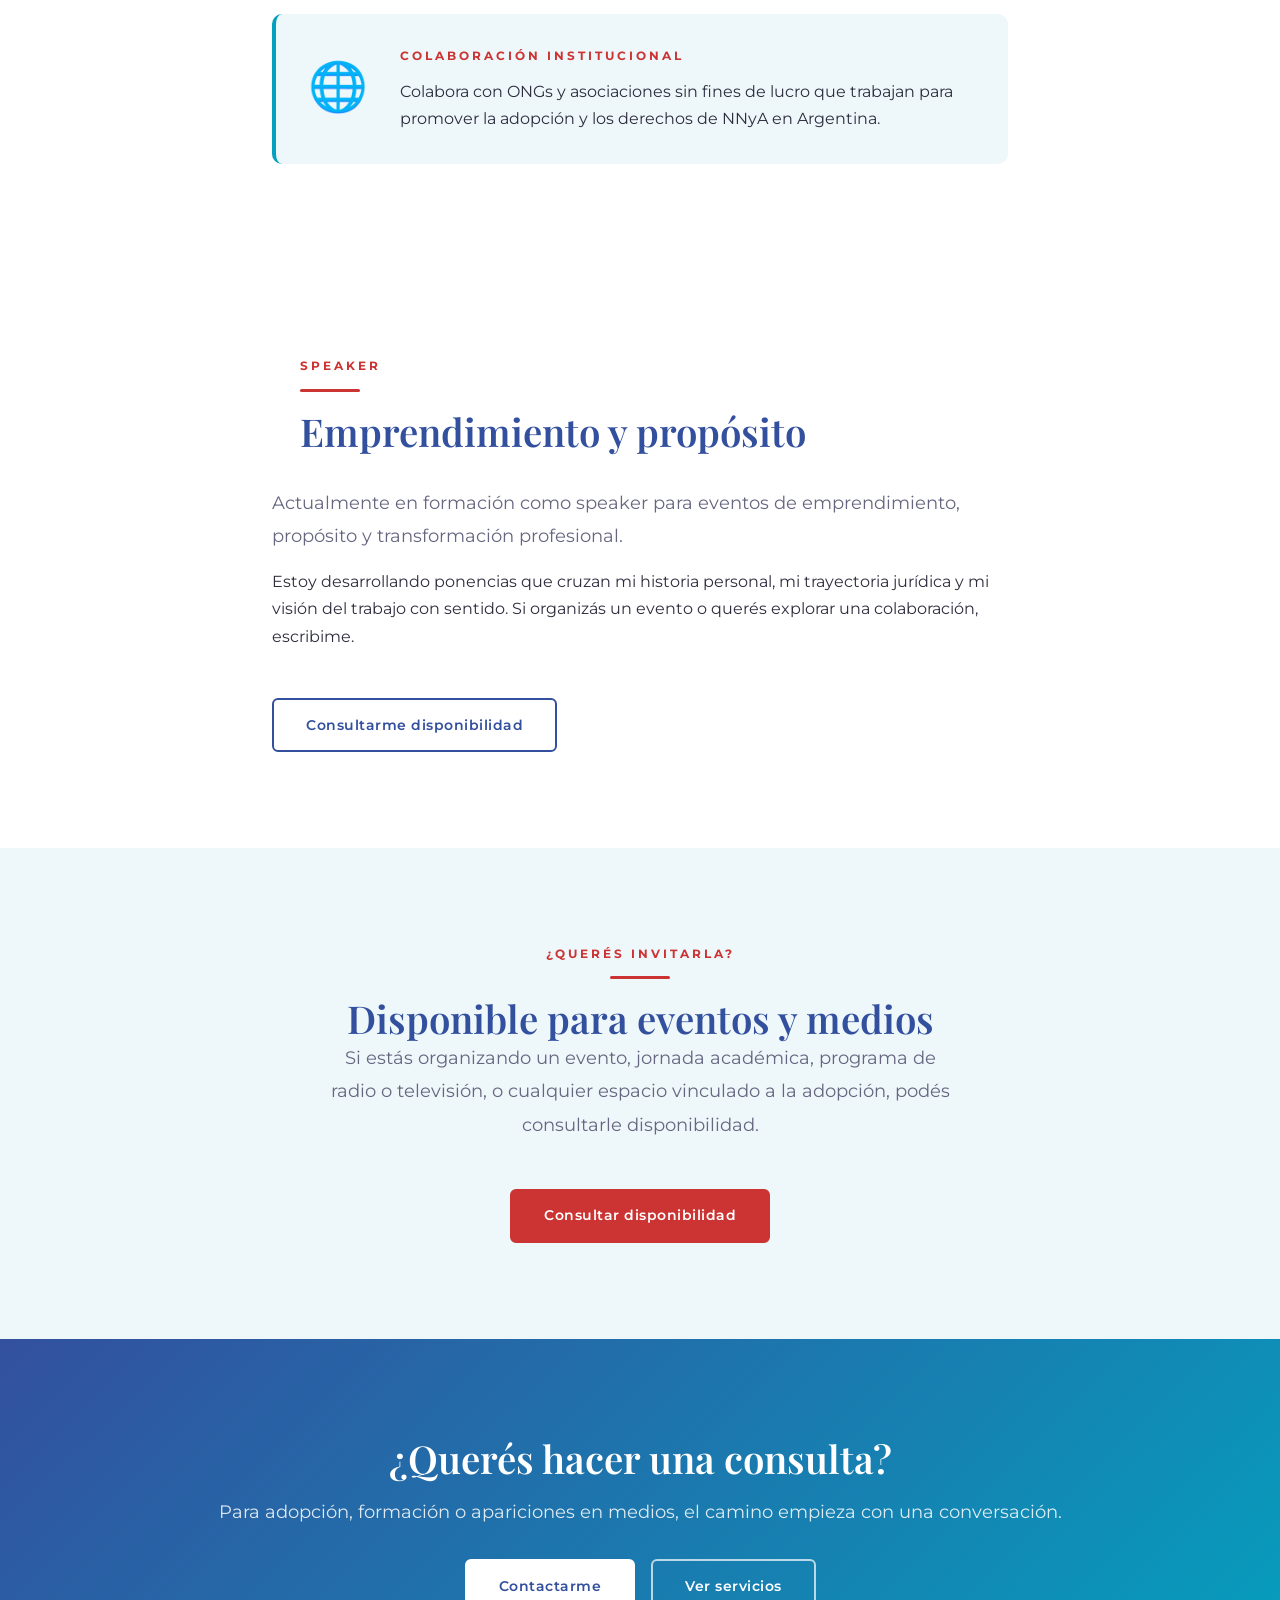
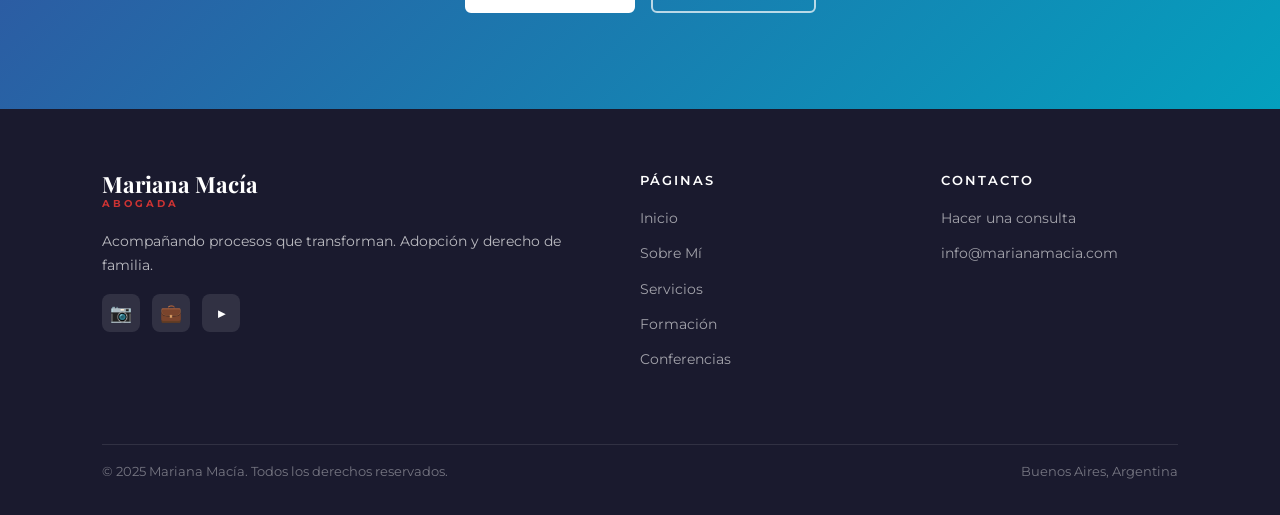
==== commit 4a8ff2ab: "v2.0: actualización de textos, contacto WhatsApp y assets locales - Textos alineados con posicionami" ====
--- a/conferencias.html
+++ b/conferencias.html
@@ -3,7 +3,7 @@
 <head>
   <meta charset="UTF-8" />
   <meta name="viewport" content="width=device-width, initial-scale=1.0" />
-  <title>Conferencias y Medios — Mariana Macía Abogada</title>
+  <title>Conferencias y Medios — Mariana Macía | Adopción y Derecho de Familia</title>
   <meta name="description" content="Apariciones en medios, presentaciones académicas, participación legislativa y colaboración con la Red Argentina por la Adopción." />
   <link rel="stylesheet" href="styles.css" />
 </head>
@@ -13,9 +13,8 @@
   <nav class="nav" id="nav">
     <div class="nav-inner">
       <a href="index.html" class="nav-logo" aria-label="Inicio">
-        <img src="https://lh3.googleusercontent.com/d/1AbhN9QsWiSOcl-c3zZY89r1Jz-AjxQli"
-             alt="Mariana Macía Abogada"
-             onerror="this.style.display='none'; this.nextElementSibling.style.display='flex';" />
+        <img src="assets/logo.svg"
+             alt="Mariana Macía Abogada" />
         <div class="nav-logo-text" style="display:none;">
           <span class="name">Mariana Macía</span>
           <span class="title">Abogada</span>
@@ -40,7 +39,7 @@
     <div class="container">
       <span class="section-label" style="color:rgba(255,255,255,0.7)">Voz referente</span>
       <h1>Conferencias y Medios</h1>
-      <p>Difundiendo información confiable sobre adopción en espacios académicos, legislativos y mediáticos.</p>
+      <p>Voz referente en adopción y derecho de familia en medios, universidades y ámbitos legislativos.</p>
       <p class="breadcrumb"><a href="index.html">Inicio</a> <span>·</span> Conferencias</p>
     </div>
   </section>
@@ -148,11 +147,23 @@
         <div style="font-size: 3rem; flex-shrink: 0;">🌐</div>
         <div>
           <span class="section-label">Colaboración institucional</span>
-          <h3 style="margin-bottom: var(--spacing-sm);">Red Argentina por la Adopción</h3>
-          <p>Mariana forma parte activa de la Red Argentina por la Adopción, un espacio de articulación entre profesionales, familias adoptivas y organizaciones que trabajan para mejorar el sistema de adopción en el país.</p>
-          <p style="margin: 0;">Esta colaboración le permite estar actualizada en las discusiones más recientes, aportar su perspectiva jurídica y ser parte de iniciativas concretas de mejora del sistema.</p>
-        </div>
-      </div>
+          <p style="margin: 0;">Colabora con ONGs y asociaciones sin fines de lucro que trabajan para promover la adopción y los derechos de NNyA en Argentina.</p>
+        </div>
+      </div>
+    </div>
+  </section>
+
+  <!-- ==================== SPEAKER ==================== -->
+  <section class="section">
+    <div class="container" style="max-width: 800px;">
+      <div class="section-header" style="text-align: left; margin-bottom: var(--spacing-md);">
+        <span class="section-label">Speaker</span>
+        <div class="section-divider" style="margin: 0 0 var(--spacing-sm);"></div>
+        <h2>Emprendimiento y propósito</h2>
+      </div>
+      <p class="lead">Actualmente en formación como speaker para eventos de emprendimiento, propósito y transformación profesional.</p>
+      <p>Estoy desarrollando ponencias que cruzan mi historia personal, mi trayectoria jurídica y mi visión del trabajo con sentido. Si organizás un evento o querés explorar una colaboración, escribime.</p>
+      <a href="contacto.html?servicio=conferencias" class="btn btn-outline mt-md">Consultarme disponibilidad</a>
     </div>
   </section>
 
@@ -188,9 +199,11 @@
             <span class="name">Mariana Macía</span>
             <span class="title">Abogada</span>
           </div>
-          <p>Especialista en adopción. Acompañando familias con conocimiento jurídico y corazón.</p>
+          <p>Acompañando procesos que transforman. Adopción y derecho de familia.</p>
           <div class="footer-social">
             <a href="https://www.instagram.com/mamaporadopcionyabogada/" target="_blank" rel="noopener" aria-label="Instagram">📷</a>
+            <a href="https://linkedin.com/in/mariana-macía" target="_blank" rel="noopener" aria-label="LinkedIn">💼</a>
+            <a href="https://youtube.com/@mamaporadopcionyabogada" target="_blank" rel="noopener" aria-label="YouTube">▶️</a>
           </div>
         </div>
         <div class="footer-col">
@@ -207,7 +220,7 @@
           <h4>Contacto</h4>
           <ul>
             <li><a href="contacto.html">Hacer una consulta</a></li>
-            <li><a href="mailto:COMPLETAR@EMAIL.COM">COMPLETAR@EMAIL.COM</a></li>
+            <li><a href="mailto:info@marianamacia.com">info@marianamacia.com</a></li>
           </ul>
         </div>
       </div>
--- a/styles.css
+++ b/styles.css
@@ -260,6 +260,11 @@
 
 .nav-cta {
   margin-left: var(--spacing-sm);
+}
+
+.nav-cta .btn-primary,
+.nav-cta .btn-primary:hover {
+  color: var(--color-white);
 }
 
 /* Hamburger */
